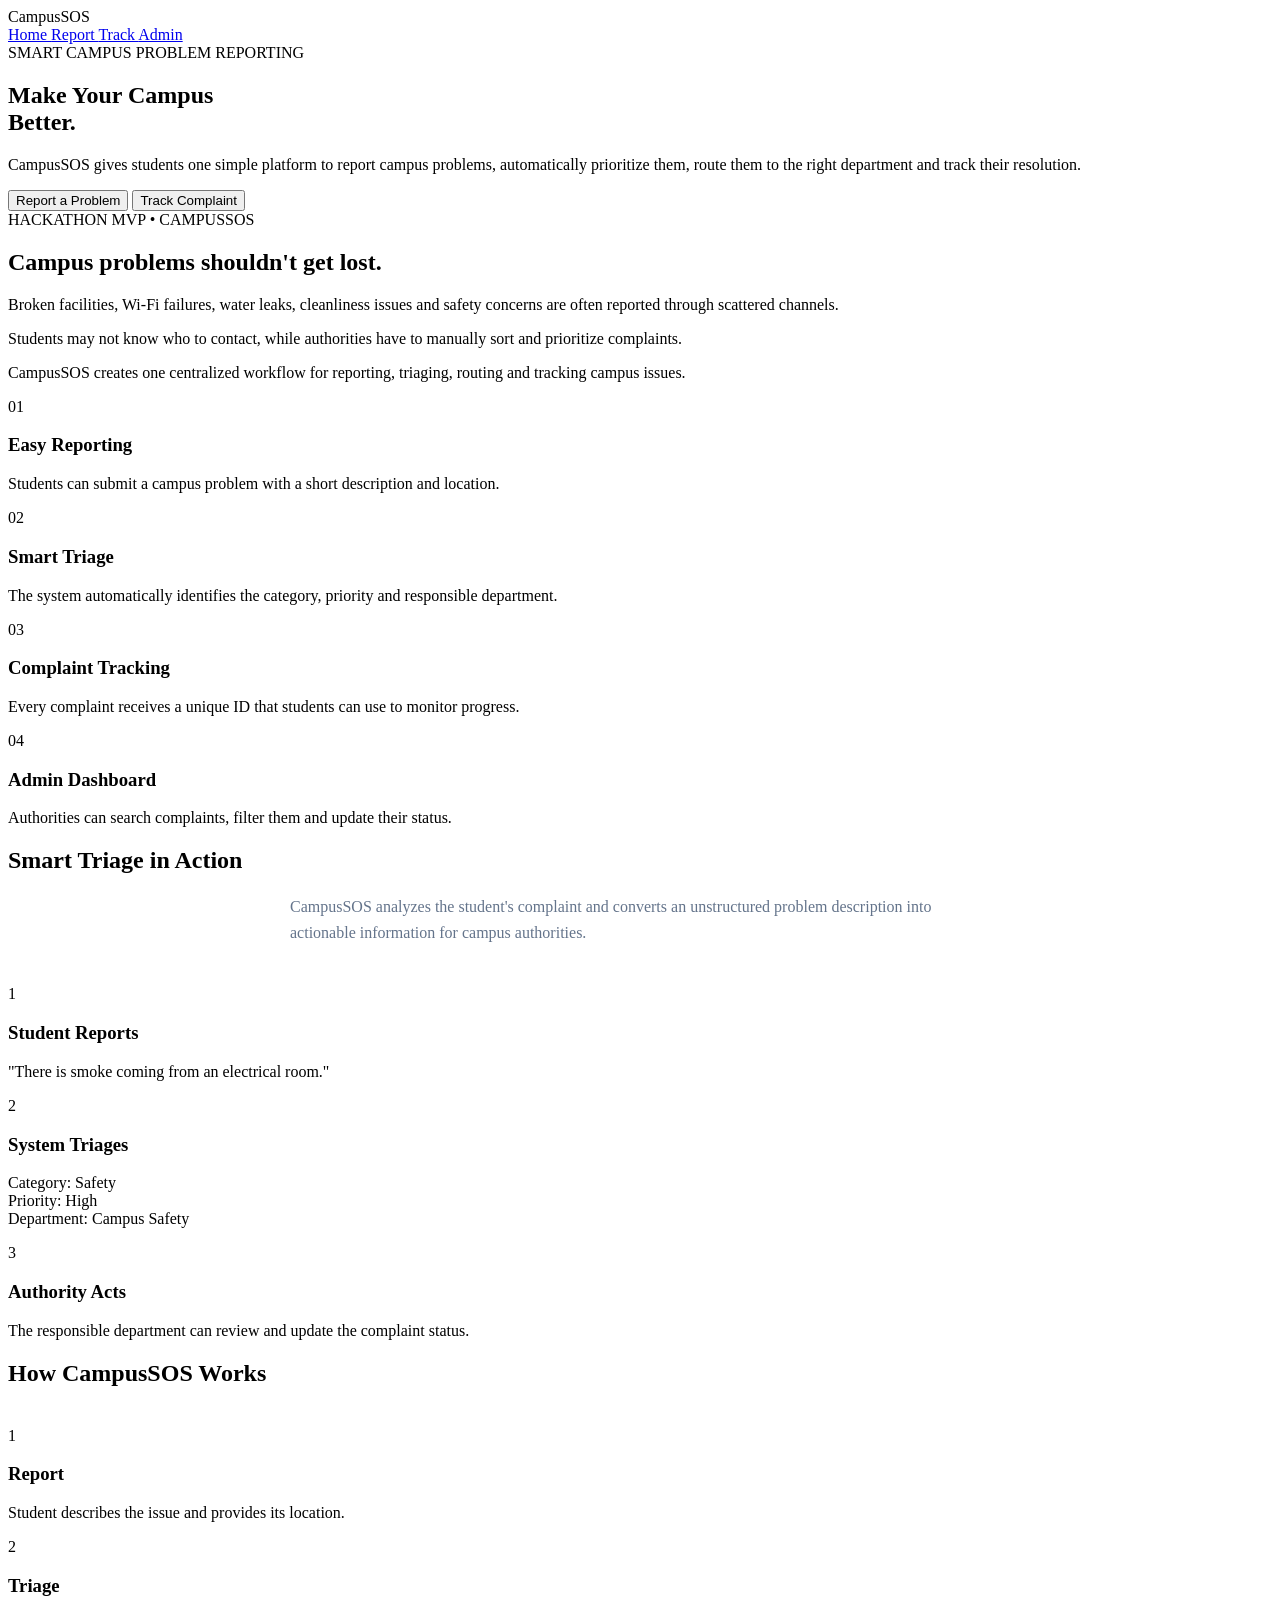
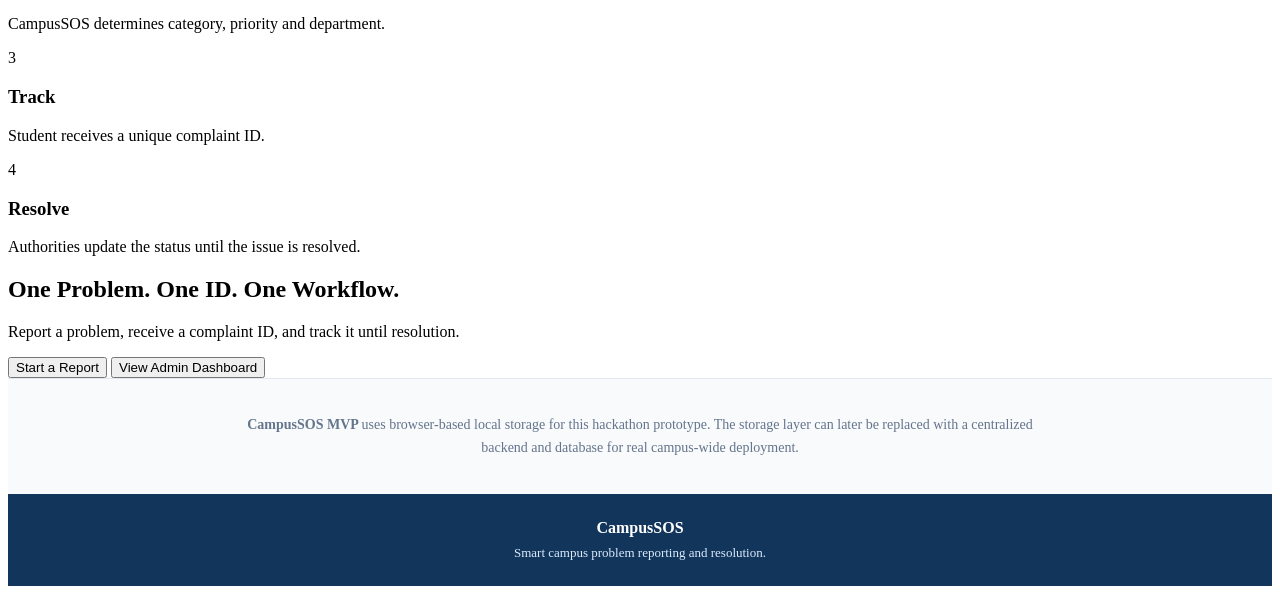
==== index.html @ c61695d2 "Initial CampusSOS MVP" ====
<!DOCTYPE html>
<html lang="en">

<head>

    <meta charset="UTF-8">

    <meta name="viewport"
        content="width=device-width, initial-scale=1.0">

    <title>
        CampusSOS - Smart Campus Complaint System
    </title>

    <link rel="stylesheet" href="style.css">

</head>


<body>


    <!-- ============================= -->
    <!-- Navigation -->
    <!-- ============================= -->

    <nav class="navbar">


        <div class="nav-logo">
            CampusSOS
        </div>


        <div class="nav-links">

            <a href="index.html">
                Home
            </a>

            <a href="report.html">
                Report
            </a>

            <a href="track.html">
                Track
            </a>

            <a href="admin.html">
                Admin
            </a>

        </div>


    </nav>


    <!-- ============================= -->
    <!-- Hero Section -->
    <!-- ============================= -->

    <section class="hero">


        <div class="logo">
            SMART CAMPUS PROBLEM REPORTING
        </div>


        <h1>
            Make Your Campus
            <br>
            Better.
        </h1>


        <p>
            CampusSOS gives students one simple platform
            to report campus problems, automatically
            prioritize them, route them to the right
            department and track their resolution.
        </p>


        <div class="buttons">


            <button
                onclick="
                    window.location.href='report.html'
                "
            >

                Report a Problem

            </button>


            <button
                class="secondary-button"
                onclick="
                    window.location.href='track.html'
                "
            >

                Track Complaint

            </button>


        </div>


        <div class="demo-badge">
            HACKATHON MVP • CAMPUSSOS
        </div>


    </section>


    <!-- ============================= -->
    <!-- Problem Statement -->
    <!-- ============================= -->

    <section class="info-section">


        <div class="info-content">


            <h2>
                Campus problems shouldn't get lost.
            </h2>


            <p>
                Broken facilities, Wi-Fi failures,
                water leaks, cleanliness issues and
                safety concerns are often reported
                through scattered channels.
            </p>


            <p>
                Students may not know who to contact,
                while authorities have to manually
                sort and prioritize complaints.
            </p>


            <p>
                CampusSOS creates one centralized
                workflow for reporting, triaging,
                routing and tracking campus issues.
            </p>


        </div>


    </section>


    <!-- ============================= -->
    <!-- Core Features -->
    <!-- ============================= -->

    <section class="features">


        <div class="feature-card">


            <div class="feature-icon">
                01
            </div>


            <h3>
                Easy Reporting
            </h3>


            <p>
                Students can submit a campus problem
                with a short description and location.
            </p>


        </div>


        <div class="feature-card">


            <div class="feature-icon">
                02
            </div>


            <h3>
                Smart Triage
            </h3>


            <p>
                The system automatically identifies
                the category, priority and responsible
                department.
            </p>


        </div>


        <div class="feature-card">


            <div class="feature-icon">
                03
            </div>


            <h3>
                Complaint Tracking
            </h3>


            <p>
                Every complaint receives a unique ID
                that students can use to monitor progress.
            </p>


        </div>


        <div class="feature-card">


            <div class="feature-icon">
                04
            </div>


            <h3>
                Admin Dashboard
            </h3>


            <p>
                Authorities can search complaints,
                filter them and update their status.
            </p>


        </div>


    </section>


    <!-- ============================= -->
    <!-- Smart Triage Highlight -->
    <!-- ============================= -->

    <section class="how-section">


        <h2>
            Smart Triage in Action
        </h2>


        <p
            style="
                max-width:700px;
                margin:0 auto 40px;
                color:#64748b;
                line-height:1.6;
            "
        >
            CampusSOS analyzes the student's complaint
            and converts an unstructured problem description
            into actionable information for campus authorities.
        </p>


        <div class="steps">


            <div class="step">


                <div class="step-number">
                    1
                </div>


                <h3>
                    Student Reports
                </h3>


                <p>
                    "There is smoke coming from an
                    electrical room."
                </p>


            </div>


            <div class="step">


                <div class="step-number">
                    2
                </div>


                <h3>
                    System Triages
                </h3>


                <p>
                    Category: Safety
                    <br>
                    Priority: High
                    <br>
                    Department: Campus Safety
                </p>


            </div>


            <div class="step">


                <div class="step-number">
                    3
                </div>


                <h3>
                    Authority Acts
                </h3>


                <p>
                    The responsible department can
                    review and update the complaint status.
                </p>


            </div>


        </div>


    </section>


    <!-- ============================= -->
    <!-- How It Works -->
    <!-- ============================= -->

    <section class="info-section">


        <div class="info-content">


            <h2>
                How CampusSOS Works
            </h2>


            <div
                class="steps"
                style="
                    margin-top:40px;
                "
            >


                <div class="step">


                    <div class="step-number">
                        1
                    </div>


                    <h3>
                        Report
                    </h3>


                    <p>
                        Student describes the issue
                        and provides its location.
                    </p>


                </div>


                <div class="step">


                    <div class="step-number">
                        2
                    </div>


                    <h3>
                        Triage
                    </h3>


                    <p>
                        CampusSOS determines category,
                        priority and department.
                    </p>


                </div>


                <div class="step">


                    <div class="step-number">
                        3
                    </div>


                    <h3>
                        Track
                    </h3>


                    <p>
                        Student receives a unique
                        complaint ID.
                    </p>


                </div>


                <div class="step">


                    <div class="step-number">
                        4
                    </div>


                    <h3>
                        Resolve
                    </h3>


                    <p>
                        Authorities update the status
                        until the issue is resolved.
                    </p>


                </div>


            </div>


        </div>


    </section>


    <!-- ============================= -->
    <!-- Demo CTA -->
    <!-- ============================= -->

    <section class="final-cta">


        <h2>
            One Problem. One ID. One Workflow.
        </h2>


        <p>
            Report a problem, receive a complaint ID,
            and track it until resolution.
        </p>


        <button
            onclick="
                window.location.href='report.html'
            "
        >

            Start a Report

        </button>


        <button
            class="secondary-button"
            onclick="
                window.location.href='admin.html'
            "
        >

            View Admin Dashboard

        </button>


    </section>


    <!-- ============================= -->
    <!-- Prototype Information -->
    <!-- ============================= -->

    <section
        style="
            background-color:#f8fafc;
            padding:35px 20px;
            text-align:center;
            border-top:1px solid #e2e8f0;
        "
    >


        <p
            style="
                max-width:800px;
                margin:0 auto;
                color:#64748b;
                line-height:1.6;
                font-size:14px;
            "
        >

            <strong>
                CampusSOS MVP
            </strong>
            uses browser-based local storage
            for this hackathon prototype.
            The storage layer can later be replaced
            with a centralized backend and database
            for real campus-wide deployment.

        </p>


    </section>


    <!-- ============================= -->
    <!-- Footer -->
    <!-- ============================= -->

    <footer
        style="
            background-color:#12355b;
            color:white;
            text-align:center;
            padding:25px 20px;
        "
    >


        <strong>
            CampusSOS
        </strong>


        <p
            style="
                margin:8px 0 0;
                color:#dbeafe;
                font-size:13px;
            "
        >
            Smart campus problem reporting and resolution.
        </p>


    </footer>


</body>

</html>
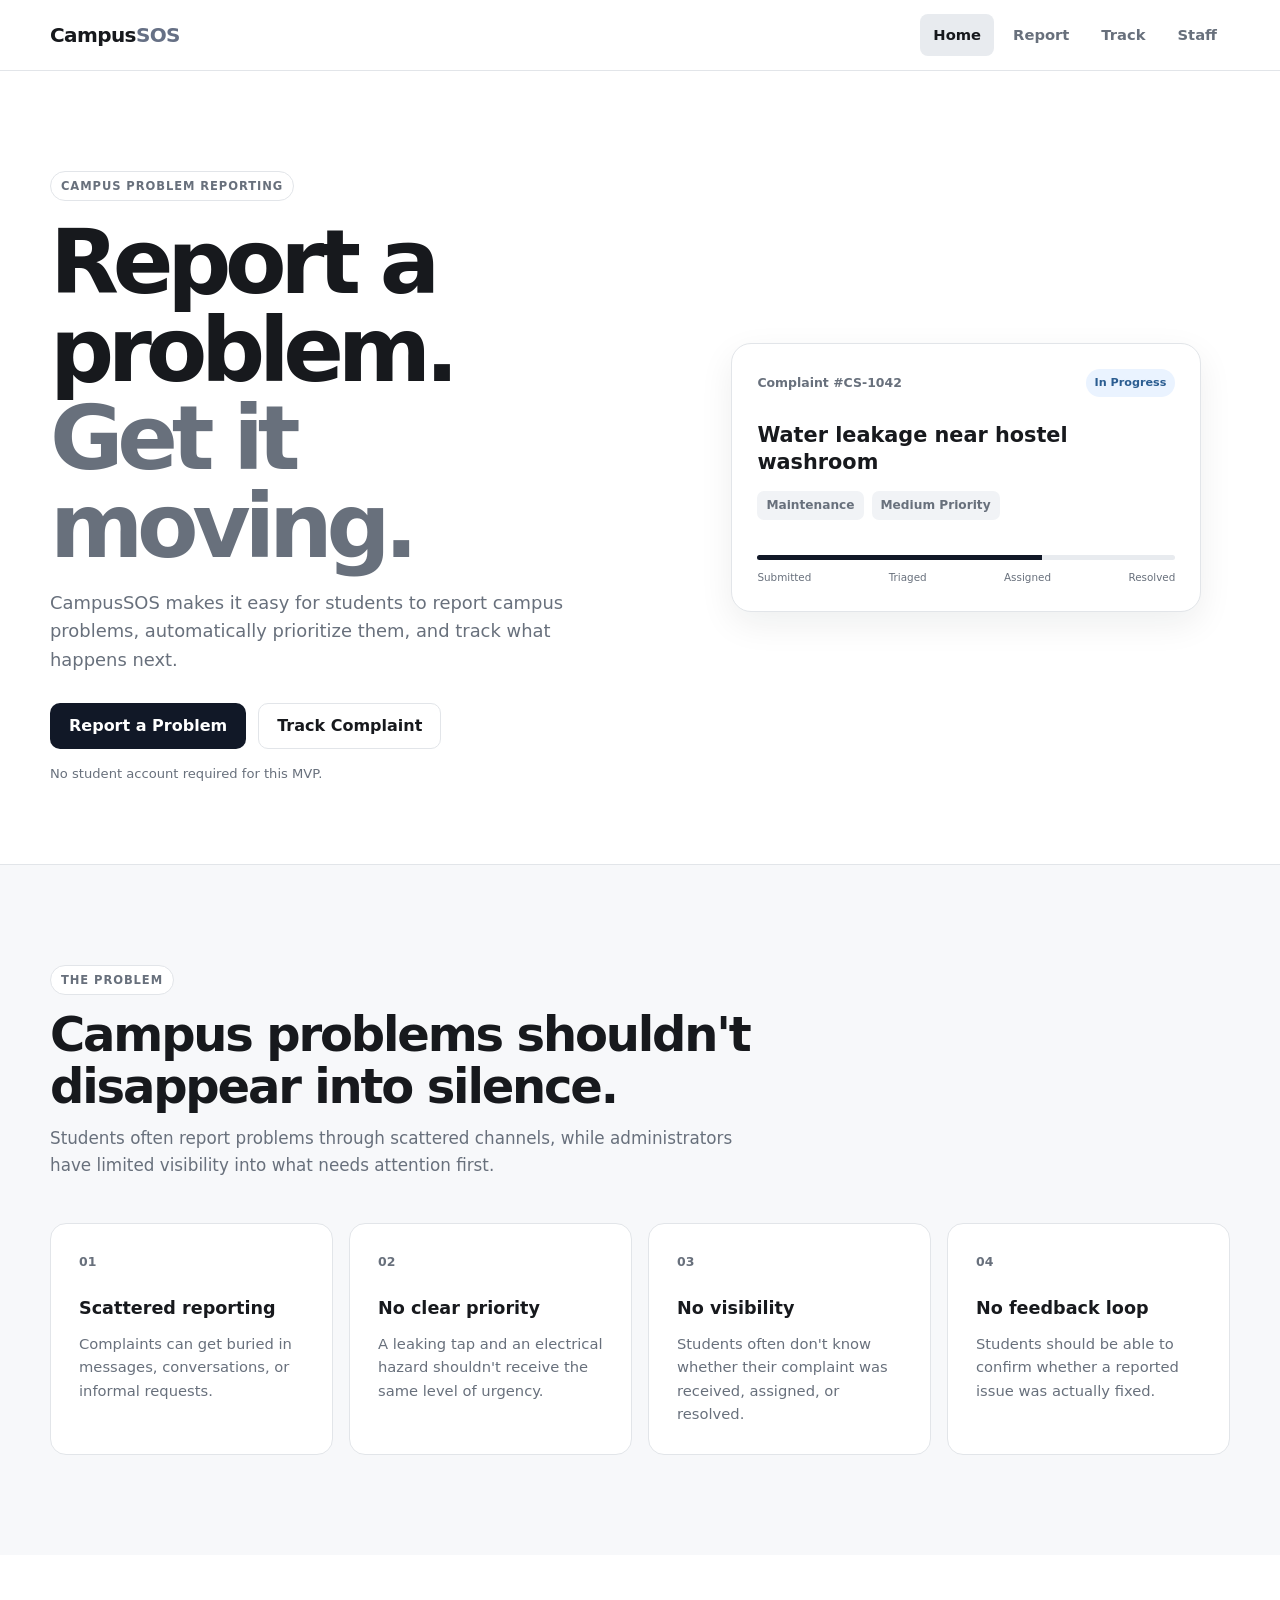
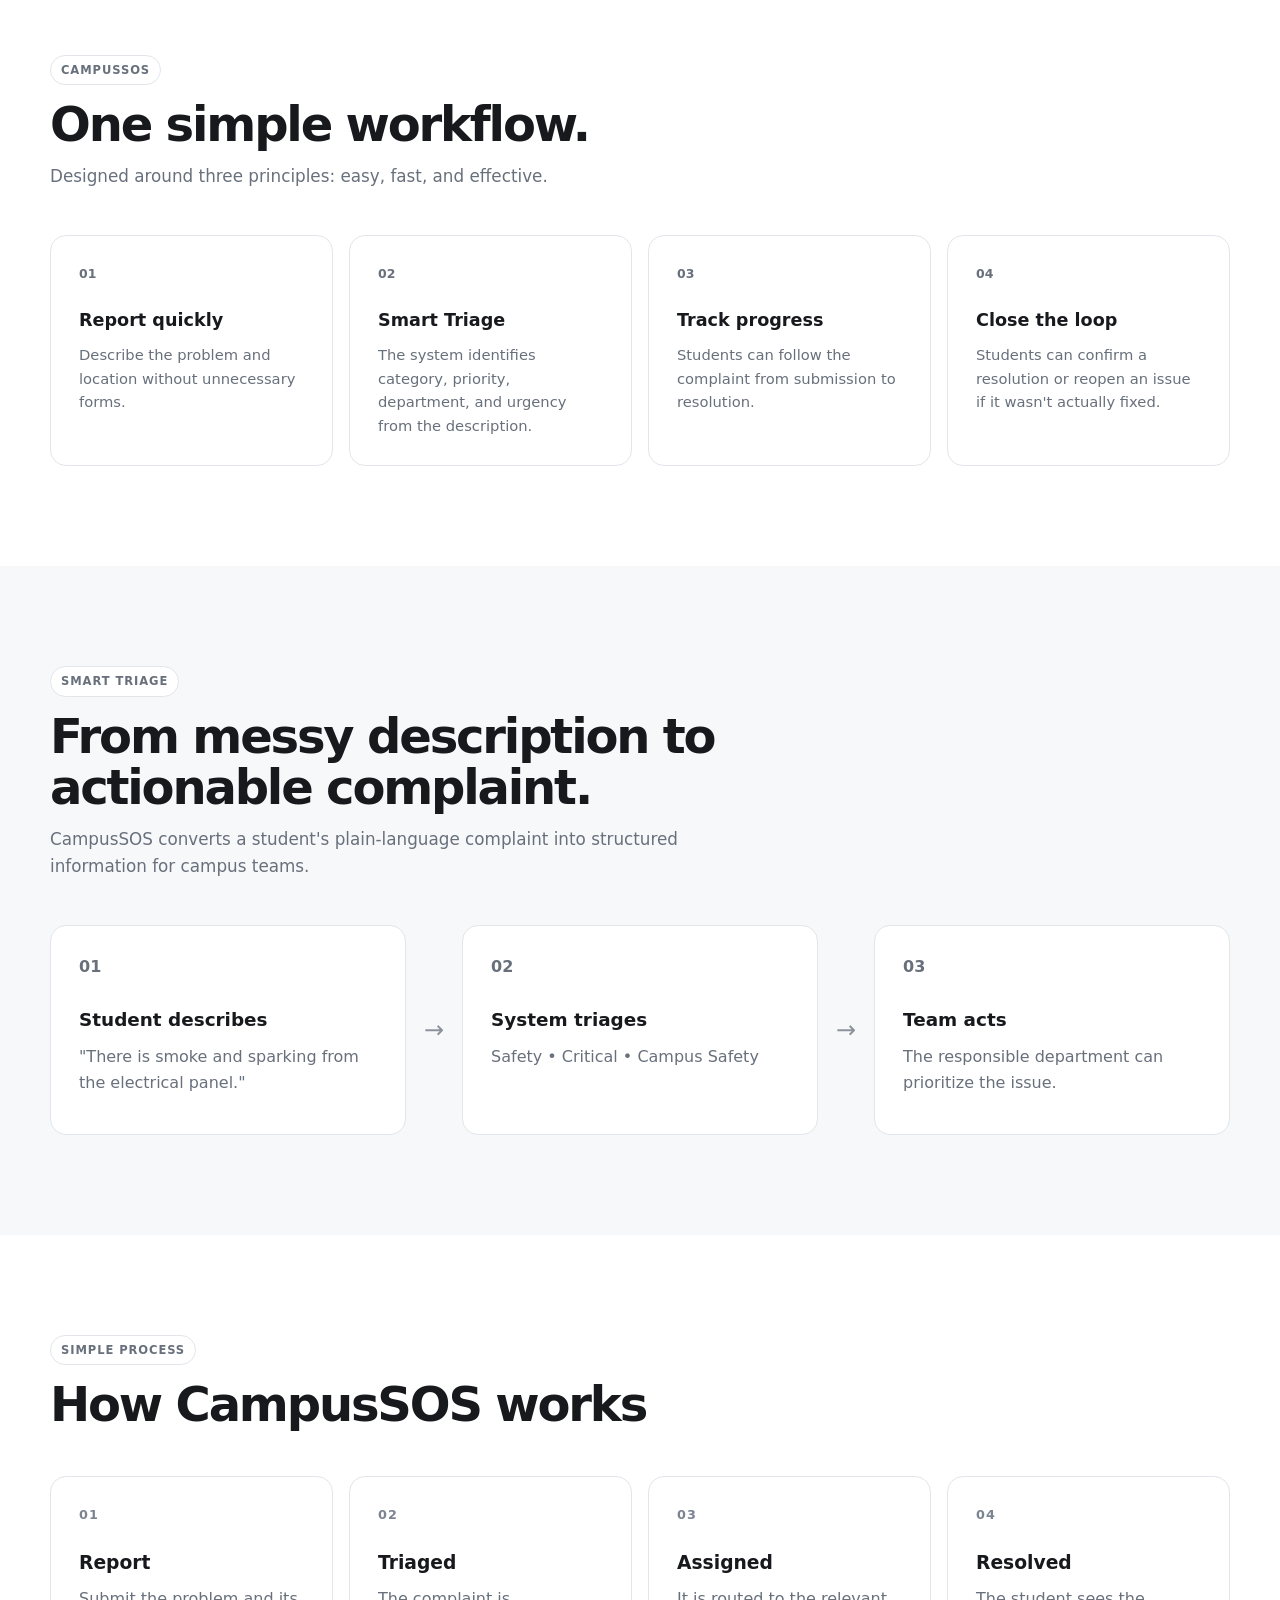
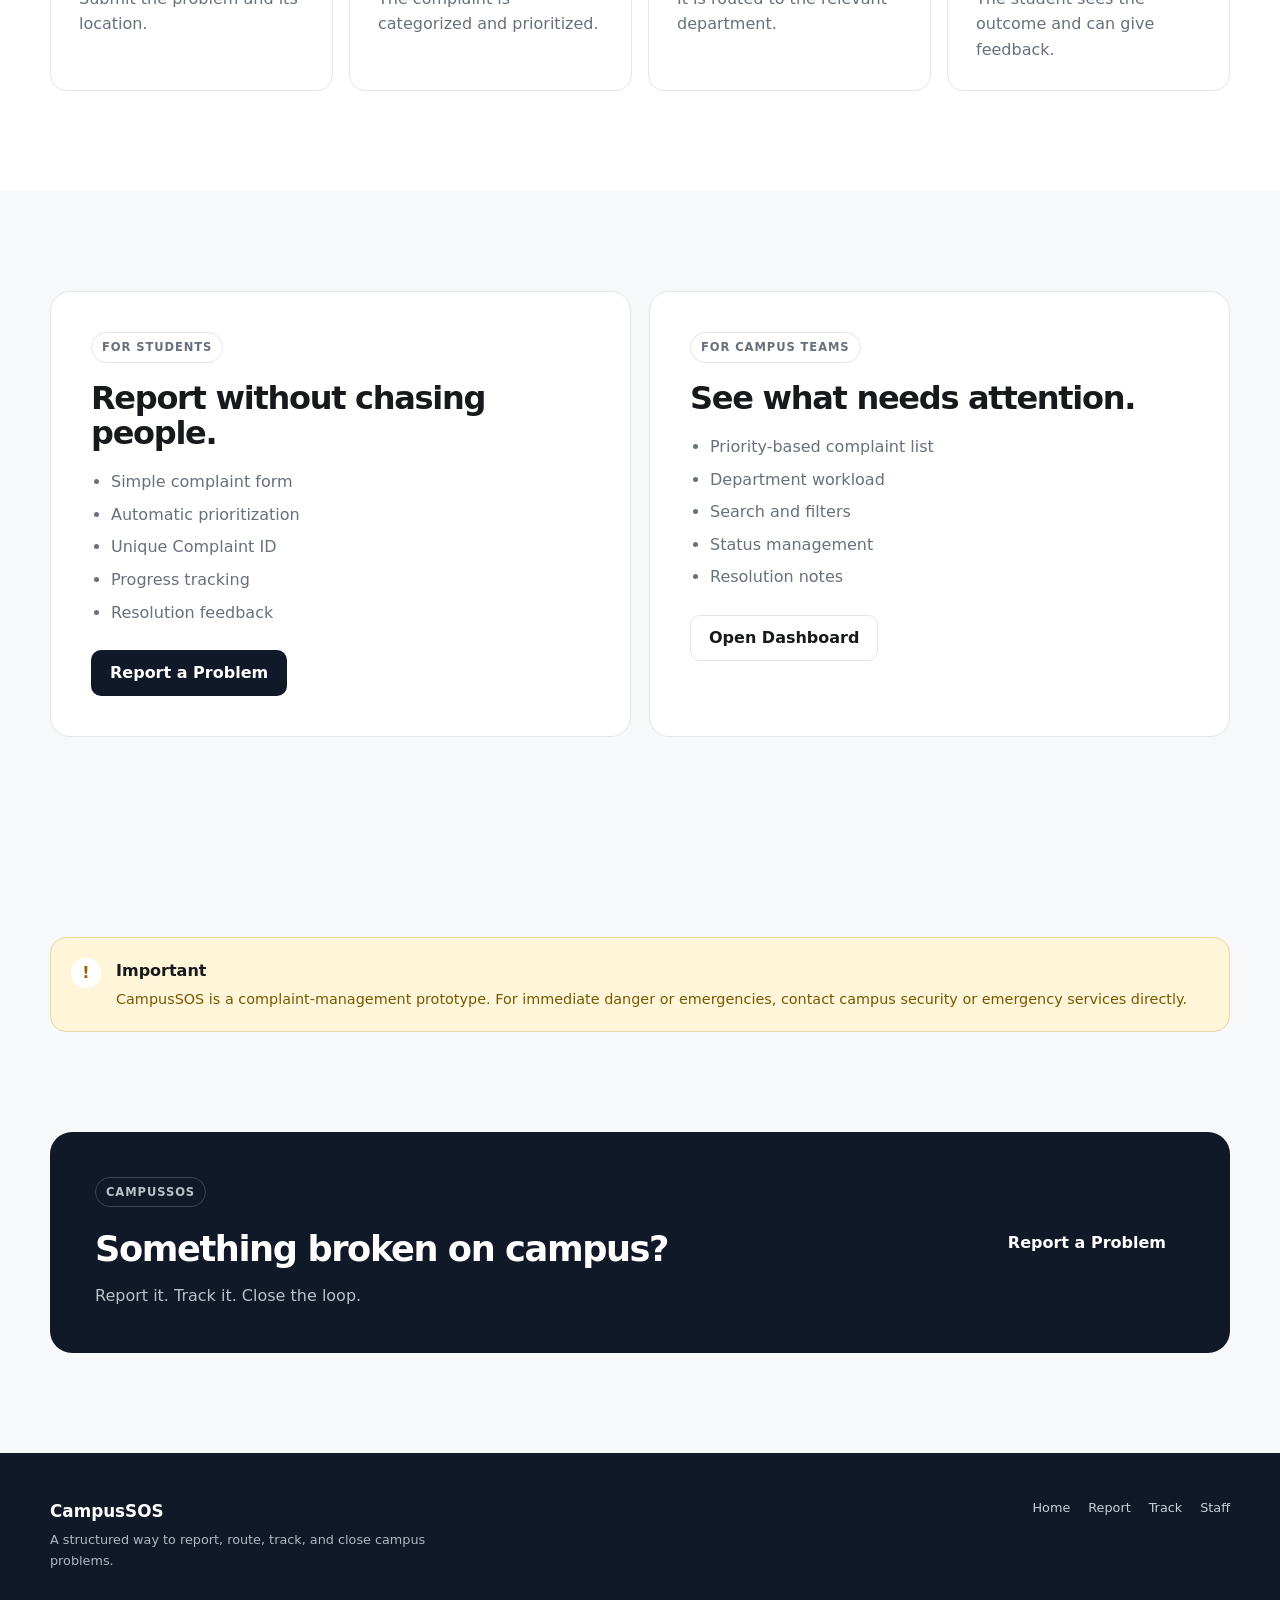
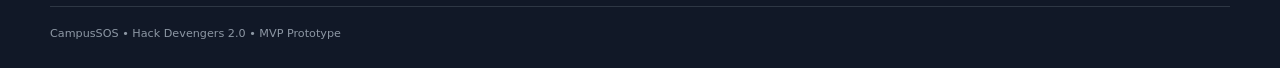
==== commit ef3b4cfb: "Upgrade CampusSOS to professional v2" ====
--- a/index.html
+++ b/index.html
@@ -1,607 +1,428 @@
  <!DOCTYPE html>
 <html lang="en">
-
 <head>
-
     <meta charset="UTF-8">
-
-    <meta name="viewport"
-        content="width=device-width, initial-scale=1.0">
-
-    <title>
-        CampusSOS - Smart Campus Complaint System
-    </title>
-
+    <meta name="viewport" content="width=device-width, initial-scale=1.0">
+    <meta name="description" content="CampusSOS - A simple and transparent campus complaint management system.">
+    <title>CampusSOS | Campus Problem Reporting</title>
     <link rel="stylesheet" href="style.css">
-
 </head>
 
-
 <body>
 
-
-    <!-- ============================= -->
-    <!-- Navigation -->
-    <!-- ============================= -->
-
-    <nav class="navbar">
-
-
-        <div class="nav-logo">
-            CampusSOS
-        </div>
-
+<nav class="navbar">
+    <div class="nav-container">
+        <a href="index.html" class="logo">Campus<span>SOS</span></a>
 
         <div class="nav-links">
-
-            <a href="index.html">
-                Home
-            </a>
-
-            <a href="report.html">
-                Report
-            </a>
-
-            <a href="track.html">
-                Track
-            </a>
-
-            <a href="admin.html">
-                Admin
-            </a>
-
-        </div>
-
-
-    </nav>
-
-
-    <!-- ============================= -->
-    <!-- Hero Section -->
-    <!-- ============================= -->
-
+            <a href="index.html" class="active">Home</a>
+            <a href="report.html">Report</a>
+            <a href="track.html">Track</a>
+            <a href="admin.html">Staff</a>
+        </div>
+    </div>
+</nav>
+
+
+<main>
+
+    <!-- HERO -->
     <section class="hero">
-
-
-        <div class="logo">
-            SMART CAMPUS PROBLEM REPORTING
-        </div>
-
-
-        <h1>
-            Make Your Campus
-            <br>
-            Better.
-        </h1>
-
-
-        <p>
-            CampusSOS gives students one simple platform
-            to report campus problems, automatically
-            prioritize them, route them to the right
-            department and track their resolution.
-        </p>
-
-
-        <div class="buttons">
-
-
-            <button
-                onclick="
-                    window.location.href='report.html'
-                "
-            >
-
-                Report a Problem
-
-            </button>
-
-
-            <button
-                class="secondary-button"
-                onclick="
-                    window.location.href='track.html'
-                "
-            >
-
-                Track Complaint
-
-            </button>
-
-
-        </div>
-
-
-        <div class="demo-badge">
-            HACKATHON MVP • CAMPUSSOS
-        </div>
-
-
-    </section>
-
-
-    <!-- ============================= -->
-    <!-- Problem Statement -->
-    <!-- ============================= -->
-
-    <section class="info-section">
-
-
-        <div class="info-content">
-
-
-            <h2>
-                Campus problems shouldn't get lost.
-            </h2>
-
+        <div class="hero-container">
+
+            <div class="hero-content">
+
+                <div class="page-badge">Campus Problem Reporting</div>
+
+                <h1>
+                    Report a problem.<br>
+                    <span>Get it moving.</span>
+                </h1>
+
+                <p>
+                    CampusSOS makes it easy for students to report campus problems,
+                    automatically prioritize them, and track what happens next.
+                </p>
+
+                <div class="hero-actions">
+                    <a href="report.html" class="primary-button">
+                        Report a Problem
+                    </a>
+
+                    <a href="track.html" class="secondary-button">
+                        Track Complaint
+                    </a>
+                </div>
+
+                <div class="hero-note">
+                    No student account required for this MVP.
+                </div>
+
+            </div>
+
+
+            <div class="hero-visual">
+
+                <div class="complaint-preview">
+
+                    <div class="preview-top">
+                        <span>Complaint #CS-1042</span>
+                        <span class="status-badge status-in-progress">
+                            In Progress
+                        </span>
+                    </div>
+
+                    <h3>Water leakage near hostel washroom</h3>
+
+                    <div class="preview-details">
+                        <span>Maintenance</span>
+                        <span>Medium Priority</span>
+                    </div>
+
+                    <div class="preview-progress">
+                        <div class="progress-line">
+                            <span class="progress-active"></span>
+                        </div>
+
+                        <div class="preview-status-row">
+                            <span>Submitted</span>
+                            <span>Triaged</span>
+                            <span>Assigned</span>
+                            <span>Resolved</span>
+                        </div>
+                    </div>
+
+                </div>
+
+            </div>
+
+        </div>
+    </section>
+
+
+    <!-- PROBLEM -->
+    <section class="section">
+        <div class="section-heading">
+            <span class="page-badge">The Problem</span>
+
+            <h2>Campus problems shouldn't disappear into silence.</h2>
 
             <p>
-                Broken facilities, Wi-Fi failures,
-                water leaks, cleanliness issues and
-                safety concerns are often reported
-                through scattered channels.
+                Students often report problems through scattered channels,
+                while administrators have limited visibility into what needs
+                attention first.
             </p>
-
+        </div>
+
+        <div class="features-grid">
+
+            <div class="feature-card">
+                <div class="feature-number">01</div>
+                <h3>Scattered reporting</h3>
+                <p>
+                    Complaints can get buried in messages, conversations,
+                    or informal requests.
+                </p>
+            </div>
+
+            <div class="feature-card">
+                <div class="feature-number">02</div>
+                <h3>No clear priority</h3>
+                <p>
+                    A leaking tap and an electrical hazard shouldn't receive
+                    the same level of urgency.
+                </p>
+            </div>
+
+            <div class="feature-card">
+                <div class="feature-number">03</div>
+                <h3>No visibility</h3>
+                <p>
+                    Students often don't know whether their complaint was
+                    received, assigned, or resolved.
+                </p>
+            </div>
+
+            <div class="feature-card">
+                <div class="feature-number">04</div>
+                <h3>No feedback loop</h3>
+                <p>
+                    Students should be able to confirm whether a reported
+                    issue was actually fixed.
+                </p>
+            </div>
+
+        </div>
+    </section>
+
+
+    <!-- FEATURES -->
+    <section class="section section-alt">
+
+        <div class="section-heading">
+            <span class="page-badge">CampusSOS</span>
+
+            <h2>One simple workflow.</h2>
 
             <p>
-                Students may not know who to contact,
-                while authorities have to manually
-                sort and prioritize complaints.
+                Designed around three principles: easy, fast, and effective.
             </p>
-
+        </div>
+
+        <div class="features-grid">
+
+            <div class="feature-card feature-highlight">
+                <div class="feature-icon">01</div>
+                <h3>Report quickly</h3>
+                <p>
+                    Describe the problem and location without unnecessary forms.
+                </p>
+            </div>
+
+            <div class="feature-card feature-highlight">
+                <div class="feature-icon">02</div>
+                <h3>Smart Triage</h3>
+                <p>
+                    The system identifies category, priority, department,
+                    and urgency from the description.
+                </p>
+            </div>
+
+            <div class="feature-card feature-highlight">
+                <div class="feature-icon">03</div>
+                <h3>Track progress</h3>
+                <p>
+                    Students can follow the complaint from submission
+                    to resolution.
+                </p>
+            </div>
+
+            <div class="feature-card feature-highlight">
+                <div class="feature-icon">04</div>
+                <h3>Close the loop</h3>
+                <p>
+                    Students can confirm a resolution or reopen an issue
+                    if it wasn't actually fixed.
+                </p>
+            </div>
+
+        </div>
+
+    </section>
+
+
+    <!-- SMART TRIAGE -->
+    <section class="section">
+
+        <div class="section-heading">
+            <span class="page-badge">Smart Triage</span>
+
+            <h2>From messy description to actionable complaint.</h2>
 
             <p>
-                CampusSOS creates one centralized
-                workflow for reporting, triaging,
-                routing and tracking campus issues.
+                CampusSOS converts a student's plain-language complaint
+                into structured information for campus teams.
             </p>
-
-
-        </div>
-
-
-    </section>
-
-
-    <!-- ============================= -->
-    <!-- Core Features -->
-    <!-- ============================= -->
-
-    <section class="features">
-
-
-        <div class="feature-card">
-
-
-            <div class="feature-icon">
-                01
-            </div>
-
-
-            <h3>
-                Easy Reporting
-            </h3>
-
+        </div>
+
+
+        <div class="triage-flow">
+
+            <div class="triage-flow-card">
+                <span>01</span>
+                <strong>Student describes</strong>
+                <p>
+                    "There is smoke and sparking from the electrical panel."
+                </p>
+            </div>
+
+            <div class="flow-arrow">→</div>
+
+            <div class="triage-flow-card">
+                <span>02</span>
+                <strong>System triages</strong>
+                <p>
+                    Safety • Critical • Campus Safety
+                </p>
+            </div>
+
+            <div class="flow-arrow">→</div>
+
+            <div class="triage-flow-card">
+                <span>03</span>
+                <strong>Team acts</strong>
+                <p>
+                    The responsible department can prioritize the issue.
+                </p>
+            </div>
+
+        </div>
+
+    </section>
+
+
+    <!-- WORKFLOW -->
+    <section class="section section-alt">
+
+        <div class="section-heading">
+            <span class="page-badge">Simple Process</span>
+
+            <h2>How CampusSOS works</h2>
+        </div>
+
+        <div class="steps-grid">
+
+            <div class="step-card">
+                <div class="step-number">01</div>
+                <h3>Report</h3>
+                <p>
+                    Submit the problem and its location.
+                </p>
+            </div>
+
+            <div class="step-card">
+                <div class="step-number">02</div>
+                <h3>Triaged</h3>
+                <p>
+                    The complaint is categorized and prioritized.
+                </p>
+            </div>
+
+            <div class="step-card">
+                <div class="step-number">03</div>
+                <h3>Assigned</h3>
+                <p>
+                    It is routed to the relevant department.
+                </p>
+            </div>
+
+            <div class="step-card">
+                <div class="step-number">04</div>
+                <h3>Resolved</h3>
+                <p>
+                    The student sees the outcome and can give feedback.
+                </p>
+            </div>
+
+        </div>
+
+    </section>
+
+
+    <!-- AUDIENCE -->
+    <section class="section">
+
+        <div class="audience-grid">
+
+            <div class="audience-card">
+                <span class="page-badge">For Students</span>
+
+                <h2>Report without chasing people.</h2>
+
+                <ul>
+                    <li>Simple complaint form</li>
+                    <li>Automatic prioritization</li>
+                    <li>Unique Complaint ID</li>
+                    <li>Progress tracking</li>
+                    <li>Resolution feedback</li>
+                </ul>
+
+                <a href="report.html" class="primary-button">
+                    Report a Problem
+                </a>
+            </div>
+
+
+            <div class="audience-card">
+                <span class="page-badge">For Campus Teams</span>
+
+                <h2>See what needs attention.</h2>
+
+                <ul>
+                    <li>Priority-based complaint list</li>
+                    <li>Department workload</li>
+                    <li>Search and filters</li>
+                    <li>Status management</li>
+                    <li>Resolution notes</li>
+                </ul>
+
+                <a href="admin.html" class="secondary-button">
+                    Open Dashboard
+                </a>
+            </div>
+
+        </div>
+
+    </section>
+
+
+    <!-- SAFETY -->
+    <section class="section">
+        <div class="safety-note">
+
+            <div class="safety-icon">!</div>
+
+            <div>
+                <strong>Important</strong>
+
+                <p>
+                    CampusSOS is a complaint-management prototype.
+                    For immediate danger or emergencies, contact campus security
+                    or emergency services directly.
+                </p>
+            </div>
+
+        </div>
+    </section>
+
+
+    <!-- FINAL CTA -->
+    <section class="final-cta">
+
+        <div>
+            <span class="page-badge">CampusSOS</span>
+
+            <h2>Something broken on campus?</h2>
 
             <p>
-                Students can submit a campus problem
-                with a short description and location.
+                Report it. Track it. Close the loop.
             </p>
-
-
-        </div>
-
-
-        <div class="feature-card">
-
-
-            <div class="feature-icon">
-                02
-            </div>
-
-
-            <h3>
-                Smart Triage
-            </h3>
-
-
+        </div>
+
+        <a href="report.html" class="primary-button">
+            Report a Problem
+        </a>
+
+    </section>
+
+</main>
+
+
+<footer class="footer">
+
+    <div class="footer-container">
+
+        <div>
+            <strong>CampusSOS</strong>
             <p>
-                The system automatically identifies
-                the category, priority and responsible
-                department.
+                A structured way to report, route, track, and close campus problems.
             </p>
-
-
-        </div>
-
-
-        <div class="feature-card">
-
-
-            <div class="feature-icon">
-                03
-            </div>
-
-
-            <h3>
-                Complaint Tracking
-            </h3>
-
-
-            <p>
-                Every complaint receives a unique ID
-                that students can use to monitor progress.
-            </p>
-
-
-        </div>
-
-
-        <div class="feature-card">
-
-
-            <div class="feature-icon">
-                04
-            </div>
-
-
-            <h3>
-                Admin Dashboard
-            </h3>
-
-
-            <p>
-                Authorities can search complaints,
-                filter them and update their status.
-            </p>
-
-
-        </div>
-
-
-    </section>
-
-
-    <!-- ============================= -->
-    <!-- Smart Triage Highlight -->
-    <!-- ============================= -->
-
-    <section class="how-section">
-
-
-        <h2>
-            Smart Triage in Action
-        </h2>
-
-
-        <p
-            style="
-                max-width:700px;
-                margin:0 auto 40px;
-                color:#64748b;
-                line-height:1.6;
-            "
-        >
-            CampusSOS analyzes the student's complaint
-            and converts an unstructured problem description
-            into actionable information for campus authorities.
-        </p>
-
-
-        <div class="steps">
-
-
-            <div class="step">
-
-
-                <div class="step-number">
-                    1
-                </div>
-
-
-                <h3>
-                    Student Reports
-                </h3>
-
-
-                <p>
-                    "There is smoke coming from an
-                    electrical room."
-                </p>
-
-
-            </div>
-
-
-            <div class="step">
-
-
-                <div class="step-number">
-                    2
-                </div>
-
-
-                <h3>
-                    System Triages
-                </h3>
-
-
-                <p>
-                    Category: Safety
-                    <br>
-                    Priority: High
-                    <br>
-                    Department: Campus Safety
-                </p>
-
-
-            </div>
-
-
-            <div class="step">
-
-
-                <div class="step-number">
-                    3
-                </div>
-
-
-                <h3>
-                    Authority Acts
-                </h3>
-
-
-                <p>
-                    The responsible department can
-                    review and update the complaint status.
-                </p>
-
-
-            </div>
-
-
-        </div>
-
-
-    </section>
-
-
-    <!-- ============================= -->
-    <!-- How It Works -->
-    <!-- ============================= -->
-
-    <section class="info-section">
-
-
-        <div class="info-content">
-
-
-            <h2>
-                How CampusSOS Works
-            </h2>
-
-
-            <div
-                class="steps"
-                style="
-                    margin-top:40px;
-                "
-            >
-
-
-                <div class="step">
-
-
-                    <div class="step-number">
-                        1
-                    </div>
-
-
-                    <h3>
-                        Report
-                    </h3>
-
-
-                    <p>
-                        Student describes the issue
-                        and provides its location.
-                    </p>
-
-
-                </div>
-
-
-                <div class="step">
-
-
-                    <div class="step-number">
-                        2
-                    </div>
-
-
-                    <h3>
-                        Triage
-                    </h3>
-
-
-                    <p>
-                        CampusSOS determines category,
-                        priority and department.
-                    </p>
-
-
-                </div>
-
-
-                <div class="step">
-
-
-                    <div class="step-number">
-                        3
-                    </div>
-
-
-                    <h3>
-                        Track
-                    </h3>
-
-
-                    <p>
-                        Student receives a unique
-                        complaint ID.
-                    </p>
-
-
-                </div>
-
-
-                <div class="step">
-
-
-                    <div class="step-number">
-                        4
-                    </div>
-
-
-                    <h3>
-                        Resolve
-                    </h3>
-
-
-                    <p>
-                        Authorities update the status
-                        until the issue is resolved.
-                    </p>
-
-
-                </div>
-
-
-            </div>
-
-
-        </div>
-
-
-    </section>
-
-
-    <!-- ============================= -->
-    <!-- Demo CTA -->
-    <!-- ============================= -->
-
-    <section class="final-cta">
-
-
-        <h2>
-            One Problem. One ID. One Workflow.
-        </h2>
-
-
-        <p>
-            Report a problem, receive a complaint ID,
-            and track it until resolution.
-        </p>
-
-
-        <button
-            onclick="
-                window.location.href='report.html'
-            "
-        >
-
-            Start a Report
-
-        </button>
-
-
-        <button
-            class="secondary-button"
-            onclick="
-                window.location.href='admin.html'
-            "
-        >
-
-            View Admin Dashboard
-
-        </button>
-
-
-    </section>
-
-
-    <!-- ============================= -->
-    <!-- Prototype Information -->
-    <!-- ============================= -->
-
-    <section
-        style="
-            background-color:#f8fafc;
-            padding:35px 20px;
-            text-align:center;
-            border-top:1px solid #e2e8f0;
-        "
-    >
-
-
-        <p
-            style="
-                max-width:800px;
-                margin:0 auto;
-                color:#64748b;
-                line-height:1.6;
-                font-size:14px;
-            "
-        >
-
-            <strong>
-                CampusSOS MVP
-            </strong>
-            uses browser-based local storage
-            for this hackathon prototype.
-            The storage layer can later be replaced
-            with a centralized backend and database
-            for real campus-wide deployment.
-
-        </p>
-
-
-    </section>
-
-
-    <!-- ============================= -->
-    <!-- Footer -->
-    <!-- ============================= -->
-
-    <footer
-        style="
-            background-color:#12355b;
-            color:white;
-            text-align:center;
-            padding:25px 20px;
-        "
-    >
-
-
-        <strong>
-            CampusSOS
-        </strong>
-
-
-        <p
-            style="
-                margin:8px 0 0;
-                color:#dbeafe;
-                font-size:13px;
-            "
-        >
-            Smart campus problem reporting and resolution.
-        </p>
-
-
-    </footer>
-
+        </div>
+
+        <div class="footer-links">
+            <a href="index.html">Home</a>
+            <a href="report.html">Report</a>
+            <a href="track.html">Track</a>
+            <a href="admin.html">Staff</a>
+        </div>
+
+    </div>
+
+    <div class="footer-bottom">
+        CampusSOS • Hack Devengers 2.0 • MVP Prototype
+    </div>
+
+</footer>
 
 </body>
-
 </html>
--- a/style.css
+++ b/style.css
@@ -0,0 +1,2050 @@
+ :root {
+    --bg: #f7f8fa;
+    --surface: #ffffff;
+    --surface-soft: #f1f3f6;
+    --text: #17191d;
+    --muted: #68707c;
+    --border: #e2e5e9;
+    --accent: #111827;
+    --accent-soft: #e8ebef;
+    --success: #18794e;
+    --success-bg: #eaf7f0;
+    --warning: #9a6500;
+    --warning-bg: #fff5d8;
+    --danger: #b42318;
+    --danger-bg: #fff0ee;
+    --critical: #8b1e1e;
+    --shadow: 0 12px 35px rgba(20, 25, 35, 0.07);
+    --radius: 16px;
+    --radius-small: 10px;
+    --max-width: 1180px;
+}
+
+
+* {
+    box-sizing: border-box;
+}
+
+
+html {
+    scroll-behavior: smooth;
+}
+
+
+body {
+    margin: 0;
+    background: var(--bg);
+    color: var(--text);
+    font-family:
+        Inter,
+        ui-sans-serif,
+        system-ui,
+        -apple-system,
+        BlinkMacSystemFont,
+        "Segoe UI",
+        sans-serif;
+    line-height: 1.6;
+}
+
+
+a {
+    color: inherit;
+    text-decoration: none;
+}
+
+
+button,
+input,
+textarea,
+select {
+    font: inherit;
+}
+
+
+button {
+    cursor: pointer;
+}
+
+
+/* NAVBAR */
+
+.navbar {
+    position: sticky;
+    top: 0;
+    z-index: 100;
+    background: rgba(255, 255, 255, 0.96);
+    border-bottom: 1px solid var(--border);
+    backdrop-filter: blur(12px);
+}
+
+
+.nav-container {
+    width: min(var(--max-width), calc(100% - 40px));
+    min-height: 70px;
+    margin: auto;
+    display: flex;
+    align-items: center;
+    justify-content: space-between;
+    gap: 25px;
+}
+
+
+.logo {
+    font-size: 1.25rem;
+    font-weight: 800;
+    letter-spacing: -0.03em;
+}
+
+
+.logo span {
+    color: #667085;
+}
+
+
+.nav-links {
+    display: flex;
+    align-items: center;
+    gap: 6px;
+}
+
+
+.nav-links a {
+    padding: 9px 13px;
+    border-radius: 8px;
+    color: var(--muted);
+    font-size: 0.92rem;
+    font-weight: 600;
+}
+
+
+.nav-links a:hover,
+.nav-links a.active {
+    background: var(--accent-soft);
+    color: var(--text);
+}
+
+
+/* COMMON */
+
+.page-container {
+    width: min(var(--max-width), calc(100% - 40px));
+    margin: auto;
+}
+
+
+.page-badge {
+    display: inline-flex;
+    align-items: center;
+    width: fit-content;
+    padding: 5px 10px;
+    border: 1px solid var(--border);
+    border-radius: 999px;
+    background: var(--surface);
+    color: var(--muted);
+    font-size: 0.72rem;
+    font-weight: 800;
+    letter-spacing: 0.08em;
+    text-transform: uppercase;
+}
+
+
+.primary-button,
+.secondary-button,
+.danger-button {
+    display: inline-flex;
+    align-items: center;
+    justify-content: center;
+    min-height: 46px;
+    padding: 0 18px;
+    border-radius: 10px;
+    border: 1px solid transparent;
+    font-weight: 750;
+    transition: 0.18s ease;
+}
+
+
+.primary-button {
+    background: var(--accent);
+    color: white;
+}
+
+
+.primary-button:hover {
+    transform: translateY(-1px);
+    background: #2b3442;
+}
+
+
+.secondary-button {
+    background: white;
+    border-color: var(--border);
+    color: var(--text);
+}
+
+
+.secondary-button:hover {
+    background: var(--surface-soft);
+}
+
+
+.danger-button {
+    background: white;
+    border-color: #efc4c0;
+    color: var(--danger);
+}
+
+
+.danger-button:hover {
+    background: var(--danger-bg);
+}
+
+
+.section {
+    width: min(var(--max-width), calc(100% - 40px));
+    margin: auto;
+    padding: 100px 0;
+}
+
+
+.section-alt {
+    width: 100%;
+    max-width: none;
+    padding-left: max(20px, calc((100% - var(--max-width)) / 2));
+    padding-right: max(20px, calc((100% - var(--max-width)) / 2));
+    background: white;
+}
+
+
+.section-heading {
+    max-width: 720px;
+    margin-bottom: 45px;
+}
+
+
+.section-heading h2 {
+    margin: 14px 0 12px;
+    font-size: clamp(2rem, 4vw, 3rem);
+    line-height: 1.08;
+    letter-spacing: -0.045em;
+}
+
+
+.section-heading p {
+    margin: 0;
+    color: var(--muted);
+    font-size: 1.05rem;
+}
+
+
+/* HERO */
+
+.hero {
+    padding: 100px 0 80px;
+    background: white;
+    border-bottom: 1px solid var(--border);
+}
+
+
+.hero-container {
+    width: min(var(--max-width), calc(100% - 40px));
+    margin: auto;
+    display: grid;
+    grid-template-columns: 1.05fr 0.95fr;
+    align-items: center;
+    gap: 70px;
+}
+
+
+.hero-content h1 {
+    margin: 18px 0;
+    font-size: clamp(3rem, 7vw, 5.7rem);
+    line-height: 0.98;
+    letter-spacing: -0.07em;
+}
+
+
+.hero-content h1 span {
+    color: #68707c;
+}
+
+
+.hero-content > p {
+    max-width: 620px;
+    margin: 0;
+    color: var(--muted);
+    font-size: 1.12rem;
+}
+
+
+.hero-actions {
+    display: flex;
+    flex-wrap: wrap;
+    gap: 12px;
+    margin-top: 28px;
+}
+
+
+.hero-note {
+    margin-top: 14px;
+    color: var(--muted);
+    font-size: 0.82rem;
+}
+
+
+.hero-visual {
+    display: flex;
+    justify-content: center;
+}
+
+
+.complaint-preview {
+    width: min(100%, 470px);
+    padding: 25px;
+    background: white;
+    border: 1px solid var(--border);
+    border-radius: 20px;
+    box-shadow: var(--shadow);
+}
+
+
+.preview-top {
+    display: flex;
+    justify-content: space-between;
+    align-items: center;
+    gap: 10px;
+    color: var(--muted);
+    font-size: 0.78rem;
+    font-weight: 700;
+}
+
+
+.complaint-preview h3 {
+    margin: 25px 0 15px;
+    font-size: 1.3rem;
+    line-height: 1.3;
+}
+
+
+.preview-details {
+    display: flex;
+    flex-wrap: wrap;
+    gap: 8px;
+}
+
+
+.preview-details span {
+    padding: 5px 9px;
+    border-radius: 7px;
+    background: var(--surface-soft);
+    color: var(--muted);
+    font-size: 0.76rem;
+    font-weight: 700;
+}
+
+
+.preview-progress {
+    margin-top: 35px;
+}
+
+
+.progress-line {
+    height: 5px;
+    background: #e8ebef;
+    border-radius: 99px;
+    overflow: hidden;
+}
+
+
+.progress-active {
+    display: block;
+    width: 68%;
+    height: 100%;
+    background: var(--accent);
+}
+
+
+.preview-status-row {
+    display: flex;
+    justify-content: space-between;
+    margin-top: 9px;
+    color: var(--muted);
+    font-size: 0.65rem;
+}
+
+
+/* FEATURES */
+
+.features-grid {
+    display: grid;
+    grid-template-columns: repeat(4, 1fr);
+    gap: 16px;
+}
+
+
+.feature-card {
+    padding: 28px;
+    background: white;
+    border: 1px solid var(--border);
+    border-radius: var(--radius);
+}
+
+
+.feature-card h3 {
+    margin: 22px 0 9px;
+    font-size: 1.1rem;
+}
+
+
+.feature-card p {
+    margin: 0;
+    color: var(--muted);
+    font-size: 0.92rem;
+}
+
+
+.feature-number,
+.feature-icon {
+    color: var(--muted);
+    font-size: 0.78rem;
+    font-weight: 800;
+}
+
+
+.feature-highlight {
+    min-height: 220px;
+}
+
+
+/* TRIAGE FLOW */
+
+.triage-flow {
+    display: grid;
+    grid-template-columns: 1fr auto 1fr auto 1fr;
+    align-items: center;
+    gap: 18px;
+}
+
+
+.triage-flow-card {
+    min-height: 210px;
+    padding: 28px;
+    border: 1px solid var(--border);
+    border-radius: var(--radius);
+    background: white;
+}
+
+
+.triage-flow-card span {
+    color: var(--muted);
+    font-weight: 800;
+}
+
+
+.triage-flow-card strong {
+    display: block;
+    margin: 25px 0 10px;
+    font-size: 1.15rem;
+}
+
+
+.triage-flow-card p {
+    margin: 0;
+    color: var(--muted);
+}
+
+
+.flow-arrow {
+    color: #8b929c;
+    font-size: 1.5rem;
+}
+
+
+/* STEPS */
+
+.steps-grid {
+    display: grid;
+    grid-template-columns: repeat(4, 1fr);
+    gap: 16px;
+}
+
+
+.step-card {
+    padding: 28px;
+    background: white;
+    border: 1px solid var(--border);
+    border-radius: var(--radius);
+}
+
+
+.step-number {
+    color: #7b8490;
+    font-size: 0.8rem;
+    font-weight: 850;
+    letter-spacing: 0.08em;
+}
+
+
+.step-card h3 {
+    margin: 22px 0 8px;
+}
+
+
+.step-card p {
+    margin: 0;
+    color: var(--muted);
+}
+
+
+/* AUDIENCE */
+
+.audience-grid {
+    display: grid;
+    grid-template-columns: 1fr 1fr;
+    gap: 18px;
+}
+
+
+.audience-card {
+    padding: 40px;
+    background: white;
+    border: 1px solid var(--border);
+    border-radius: 20px;
+}
+
+
+.audience-card h2 {
+    margin: 18px 0;
+    font-size: 2rem;
+    line-height: 1.1;
+    letter-spacing: -0.04em;
+}
+
+
+.audience-card ul {
+    margin: 0 0 25px;
+    padding-left: 20px;
+    color: var(--muted);
+}
+
+
+.audience-card li {
+    margin: 7px 0;
+}
+
+
+/* SAFETY */
+
+.safety-note {
+    display: flex;
+    gap: 15px;
+    align-items: flex-start;
+    padding: 20px;
+    border: 1px solid #ead9a5;
+    border-radius: var(--radius);
+    background: var(--warning-bg);
+}
+
+
+.safety-icon {
+    display: flex;
+    flex: 0 0 30px;
+    width: 30px;
+    height: 30px;
+    align-items: center;
+    justify-content: center;
+    border-radius: 50%;
+    background: #fff;
+    color: var(--warning);
+    font-weight: 900;
+}
+
+
+.safety-note strong {
+    display: block;
+}
+
+
+.safety-note p {
+    margin: 4px 0 0;
+    color: #765900;
+    font-size: 0.9rem;
+}
+
+
+/* FINAL CTA */
+
+.final-cta {
+    width: min(var(--max-width), calc(100% - 40px));
+    margin: 0 auto 100px;
+    padding: 45px;
+    display: flex;
+    align-items: center;
+    justify-content: space-between;
+    gap: 30px;
+    background: #111827;
+    color: white;
+    border-radius: 22px;
+}
+
+
+.final-cta h2 {
+    margin: 14px 0 5px;
+    font-size: 2.2rem;
+    letter-spacing: -0.04em;
+}
+
+
+.final-cta p {
+    margin: 0;
+    color: #b8c0ca;
+}
+
+
+.final-cta .page-badge {
+    background: transparent;
+    border-color: #3c4655;
+    color: #b8c0ca;
+}
+
+
+/* REPORT HEADER */
+
+.report-header {
+    max-width: 760px;
+    padding: 75px 0 40px;
+}
+
+
+.report-header h1 {
+    margin: 15px 0 10px;
+    font-size: clamp(2.5rem, 5vw, 4rem);
+    line-height: 1;
+    letter-spacing: -0.055em;
+}
+
+
+.report-header p {
+    margin: 0;
+    color: var(--muted);
+    font-size: 1.05rem;
+}
+
+
+/* REPORT */
+
+.report-layout {
+    display: grid;
+    grid-template-columns: minmax(0, 1.35fr) minmax(300px, 0.65fr);
+    gap: 20px;
+}
+
+
+.form-card,
+.triage-card {
+    background: white;
+    border: 1px solid var(--border);
+    border-radius: 20px;
+    box-shadow: var(--shadow);
+}
+
+
+.form-card {
+    padding: 35px;
+}
+
+
+.form-card-header {
+    margin-bottom: 30px;
+}
+
+
+.form-card-header h2 {
+    margin: 0 0 5px;
+}
+
+
+.form-card-header p {
+    margin: 0;
+    color: var(--muted);
+}
+
+
+.form-group {
+    margin-bottom: 24px;
+}
+
+
+.form-group label {
+    display: flex;
+    align-items: center;
+    gap: 8px;
+    margin-bottom: 8px;
+    font-size: 0.9rem;
+    font-weight: 800;
+}
+
+
+.required-label,
+.optional-label {
+    padding: 3px 7px;
+    border-radius: 999px;
+    font-size: 0.65rem;
+    font-weight: 800;
+}
+
+
+.required-label {
+    background: var(--danger-bg);
+    color: var(--danger);
+}
+
+
+.optional-label {
+    background: var(--surface-soft);
+    color: var(--muted);
+}
+
+
+input,
+textarea,
+select {
+    width: 100%;
+    border: 1px solid #d8dce2;
+    border-radius: 10px;
+    background: white;
+    color: var(--text);
+    outline: none;
+    transition: 0.15s ease;
+}
+
+
+input,
+select {
+    min-height: 48px;
+    padding: 0 13px;
+}
+
+
+textarea {
+    min-height: 150px;
+    padding: 13px;
+    resize: vertical;
+}
+
+
+input:focus,
+textarea:focus,
+select:focus {
+    border-color: #657080;
+    box-shadow: 0 0 0 3px rgba(80, 90, 105, 0.09);
+}
+
+
+.field-help {
+    display: block;
+    margin-top: 7px;
+    color: var(--muted);
+    font-size: 0.77rem;
+}
+
+
+.character-counter {
+    margin-top: 5px;
+    text-align: right;
+    color: var(--muted);
+    font-size: 0.72rem;
+}
+
+
+.quick-location {
+    display: flex;
+    flex-wrap: wrap;
+    align-items: center;
+    gap: 7px;
+    margin-top: 12px;
+}
+
+
+.quick-location-label {
+    color: var(--muted);
+    font-size: 0.75rem;
+    font-weight: 700;
+}
+
+
+.location-chip {
+    min-height: 32px;
+    padding: 0 10px;
+    border: 1px solid var(--border);
+    border-radius: 999px;
+    background: white;
+    color: var(--muted);
+    font-size: 0.72rem;
+    font-weight: 700;
+}
+
+
+.location-chip:hover {
+    background: var(--surface-soft);
+    color: var(--text);
+}
+
+
+.submit-button {
+    width: 100%;
+    margin-top: 5px;
+}
+
+
+.form-note {
+    margin: 10px 0 0;
+    text-align: center;
+    color: var(--muted);
+    font-size: 0.76rem;
+}
+
+
+/* TRIAGE */
+
+.triage-card {
+    padding: 30px;
+    align-self: start;
+}
+
+
+.triage-card-header h2 {
+    margin: 17px 0 8px;
+}
+
+
+.triage-card-header p {
+    margin: 0;
+    color: var(--muted);
+    font-size: 0.9rem;
+}
+
+
+.triage-preview {
+    margin-top: 25px;
+}
+
+
+.triage-empty {
+    padding: 18px;
+    border: 1px dashed #cfd4da;
+    border-radius: 12px;
+    color: var(--muted);
+    font-size: 0.83rem;
+}
+
+
+.triage-row {
+    display: flex;
+    justify-content: space-between;
+    gap: 15px;
+    padding: 13px 0;
+    border-bottom: 1px solid var(--border);
+}
+
+
+.triage-row:last-child {
+    border-bottom: none;
+}
+
+
+.triage-label {
+    color: var(--muted);
+    font-size: 0.78rem;
+}
+
+
+.triage-value {
+    text-align: right;
+    font-size: 0.82rem;
+    font-weight: 800;
+}
+
+
+.emergency-warning {
+    margin-top: 15px;
+    padding: 14px;
+    border: 1px solid #e9c0bc;
+    border-radius: 10px;
+    background: var(--danger-bg);
+    color: var(--danger);
+    font-size: 0.82rem;
+    font-weight: 700;
+}
+
+
+.triage-process {
+    margin-top: 30px;
+}
+
+
+.triage-process-item {
+    display: flex;
+    gap: 12px;
+    padding: 13px 0;
+    border-top: 1px solid var(--border);
+}
+
+
+.triage-number {
+    display: flex;
+    flex: 0 0 28px;
+    width: 28px;
+    height: 28px;
+    align-items: center;
+    justify-content: center;
+    border-radius: 50%;
+    background: var(--surface-soft);
+    color: var(--muted);
+    font-size: 0.72rem;
+    font-weight: 850;
+}
+
+
+.triage-process-item strong {
+    font-size: 0.82rem;
+}
+
+
+.triage-process-item p {
+    margin: 2px 0 0;
+    color: var(--muted);
+    font-size: 0.75rem;
+}
+
+
+/* TRACKING */
+
+.tracking-search-card {
+    max-width: 800px;
+    margin-bottom: 25px;
+    padding: 28px;
+    background: white;
+    border: 1px solid var(--border);
+    border-radius: 18px;
+}
+
+
+.tracking-search-card label {
+    display: block;
+    margin-bottom: 8px;
+    font-weight: 800;
+}
+
+
+.tracking-input-row {
+    display: grid;
+    grid-template-columns: 1fr auto;
+    gap: 10px;
+}
+
+
+.tracking-result {
+    min-height: 260px;
+}
+
+
+.empty-result {
+    padding: 65px 30px;
+    text-align: center;
+    background: white;
+    border: 1px dashed #d1d6dc;
+    border-radius: 18px;
+}
+
+
+.empty-icon {
+    margin-bottom: 10px;
+    color: #89919d;
+    font-size: 2rem;
+}
+
+
+.empty-result h2 {
+    margin: 0 0 5px;
+    font-size: 1.3rem;
+}
+
+
+.empty-result p {
+    margin: 0;
+    color: var(--muted);
+}
+
+
+.tracking-card {
+    padding: 30px;
+    background: white;
+    border: 1px solid var(--border);
+    border-radius: 20px;
+    box-shadow: var(--shadow);
+}
+
+
+.tracking-header {
+    display: flex;
+    align-items: flex-start;
+    justify-content: space-between;
+    gap: 20px;
+    margin-bottom: 30px;
+}
+
+
+.tracking-header h2 {
+    margin: 0 0 5px;
+}
+
+
+.tracking-header p {
+    margin: 0;
+    color: var(--muted);
+    font-size: 0.85rem;
+}
+
+
+.status-badge,
+.priority-badge {
+    display: inline-flex;
+    align-items: center;
+    width: fit-content;
+    padding: 5px 9px;
+    border-radius: 999px;
+    font-size: 0.7rem;
+    font-weight: 800;
+}
+
+
+.status-submitted {
+    background: #edf0f3;
+    color: #59616d;
+}
+
+
+.status-triaged {
+    background: #eeeafb;
+    color: #5b4b8a;
+}
+
+
+.status-assigned {
+    background: #eaf0f9;
+    color: #315c8a;
+}
+
+
+.status-in-progress {
+    background: #eaf3ff;
+    color: #2b5d91;
+}
+
+
+.status-resolved {
+    background: var(--success-bg);
+    color: var(--success);
+}
+
+
+.status-closed {
+    background: #e7f2ec;
+    color: #276345;
+}
+
+
+.status-reopened {
+    background: var(--danger-bg);
+    color: var(--danger);
+}
+
+
+.priority-critical {
+    background: #fbe5e3;
+    color: var(--critical);
+}
+
+
+.priority-high {
+    background: var(--danger-bg);
+    color: var(--danger);
+}
+
+
+.priority-medium {
+    background: var(--warning-bg);
+    color: var(--warning);
+}
+
+
+.priority-low {
+    background: var(--surface-soft);
+    color: var(--muted);
+}
+
+
+.complaint-details {
+    display: grid;
+    grid-template-columns: repeat(2, 1fr);
+    gap: 14px;
+    margin-bottom: 30px;
+}
+
+
+.detail-item {
+    padding: 15px;
+    background: var(--surface-soft);
+    border-radius: 10px;
+}
+
+
+.detail-item span {
+    display: block;
+    margin-bottom: 3px;
+    color: var(--muted);
+    font-size: 0.72rem;
+}
+
+
+.detail-item strong {
+    font-size: 0.86rem;
+}
+
+
+.timeline {
+    display: grid;
+    grid-template-columns: repeat(6, 1fr);
+    gap: 0;
+    margin: 30px 0;
+}
+
+
+.timeline-step {
+    position: relative;
+    text-align: center;
+}
+
+
+.timeline-step::before {
+    content: "";
+    position: absolute;
+    top: 13px;
+    left: 0;
+    width: 100%;
+    height: 2px;
+    background: #dfe3e8;
+    z-index: 0;
+}
+
+
+.timeline-step:first-child::before {
+    left: 50%;
+    width: 50%;
+}
+
+
+.timeline-step:last-child::before {
+    width: 50%;
+}
+
+
+.timeline-step.completed::before,
+.timeline-step.current::before {
+    background: #68717d;
+}
+
+
+.timeline-dot {
+    position: relative;
+    z-index: 1;
+    width: 27px;
+    height: 27px;
+    margin: auto;
+    border: 4px solid white;
+    border-radius: 50%;
+    background: #d4d9df;
+    box-shadow: 0 0 0 1px #d4d9df;
+}
+
+
+.timeline-step.completed .timeline-dot,
+.timeline-step.current .timeline-dot {
+    background: var(--accent);
+    box-shadow: 0 0 0 1px var(--accent);
+}
+
+
+.timeline-step strong {
+    display: block;
+    margin-top: 9px;
+    font-size: 0.7rem;
+}
+
+
+.timeline-step small {
+    display: block;
+    margin-top: 3px;
+    color: var(--muted);
+    font-size: 0.62rem;
+}
+
+
+.resolution-note,
+.feedback-box,
+.reopened-message {
+    margin-top: 20px;
+    padding: 18px;
+    border-radius: 12px;
+}
+
+
+.resolution-note {
+    background: var(--success-bg);
+    border: 1px solid #c8e6d5;
+}
+
+
+.feedback-box {
+    background: var(--surface-soft);
+    border: 1px solid var(--border);
+}
+
+
+.reopened-message {
+    background: var(--danger-bg);
+    border: 1px solid #e8c3c0;
+    color: var(--danger);
+}
+
+
+.resolution-note h3,
+.feedback-box h3 {
+    margin: 0 0 5px;
+    font-size: 0.9rem;
+}
+
+
+.resolution-note p,
+.feedback-box p {
+    margin: 0;
+    color: var(--muted);
+    font-size: 0.82rem;
+}
+
+
+.feedback-actions {
+    display: flex;
+    gap: 8px;
+    margin-top: 13px;
+}
+
+
+.feedback-button {
+    padding: 9px 13px;
+    border: 1px solid var(--border);
+    border-radius: 8px;
+    background: white;
+    font-size: 0.78rem;
+    font-weight: 750;
+}
+
+
+.feedback-button:hover {
+    background: var(--surface-soft);
+}
+
+
+.tracking-info-grid {
+    display: grid;
+    grid-template-columns: repeat(4, 1fr);
+    gap: 14px;
+    margin: 35px 0;
+}
+
+
+.info-card {
+    padding: 22px;
+    background: white;
+    border: 1px solid var(--border);
+    border-radius: 14px;
+}
+
+
+.info-card h3 {
+    margin: 15px 0 5px;
+}
+
+
+.info-card p {
+    margin: 0;
+    color: var(--muted);
+    font-size: 0.82rem;
+}
+
+
+/* ADMIN */
+
+.admin-container {
+    width: min(var(--max-width), calc(100% - 40px));
+    margin: auto;
+    padding: 70px 0 100px;
+}
+
+
+.admin-header {
+    margin-bottom: 30px;
+}
+
+
+.admin-header h1 {
+    margin: 15px 0 7px;
+    font-size: clamp(2.5rem, 5vw, 4rem);
+    line-height: 1;
+    letter-spacing: -0.055em;
+}
+
+
+.admin-header p {
+    margin: 0;
+    color: var(--muted);
+}
+
+
+.high-priority-alert {
+    display: none;
+    gap: 5px;
+    flex-direction: column;
+    margin-bottom: 20px;
+    padding: 17px;
+    border: 1px solid #e6beb9;
+    border-radius: 12px;
+    background: var(--danger-bg);
+    color: var(--danger);
+}
+
+
+.high-priority-alert.visible {
+    display: flex;
+}
+
+
+.high-priority-alert span {
+    font-size: 0.8rem;
+}
+
+
+.stats-grid,
+.analytics-grid {
+    display: grid;
+    grid-template-columns: repeat(4, 1fr);
+    gap: 14px;
+    margin-bottom: 20px;
+}
+
+
+.stat-card,
+.analytics-card {
+    padding: 23px;
+    background: white;
+    border: 1px solid var(--border);
+    border-radius: 14px;
+}
+
+
+.stat-card span,
+.analytics-card span {
+    display: block;
+    color: var(--muted);
+    font-size: 0.76rem;
+    font-weight: 700;
+}
+
+
+.stat-card strong,
+.analytics-card strong {
+    display: block;
+    margin-top: 7px;
+    font-size: 2rem;
+    letter-spacing: -0.04em;
+}
+
+
+.analytics-card small {
+    color: var(--muted);
+    font-size: 0.72rem;
+}
+
+
+.admin-toolbar {
+    margin-top: 30px;
+    padding: 25px;
+    background: white;
+    border: 1px solid var(--border);
+    border-radius: 16px;
+}
+
+
+.admin-toolbar-top {
+    display: flex;
+    justify-content: space-between;
+    align-items: center;
+    gap: 20px;
+}
+
+
+.admin-toolbar h2 {
+    margin: 0 0 4px;
+}
+
+
+.admin-toolbar p {
+    margin: 0;
+    color: var(--muted);
+    font-size: 0.82rem;
+}
+
+
+.admin-actions {
+    display: flex;
+    gap: 8px;
+}
+
+
+.admin-controls {
+    display: grid;
+    grid-template-columns: 1fr 190px 190px;
+    gap: 9px;
+    margin-top: 22px;
+}
+
+
+.dashboard-section {
+    margin-top: 45px;
+}
+
+
+.section-heading-small {
+    margin-bottom: 18px;
+}
+
+
+.section-heading-small h2 {
+    margin: 0 0 4px;
+}
+
+
+.section-heading-small p {
+    margin: 0;
+    color: var(--muted);
+    font-size: 0.82rem;
+}
+
+
+.department-list {
+    display: grid;
+    grid-template-columns: repeat(2, 1fr);
+    gap: 12px;
+}
+
+
+.department-row {
+    padding: 17px;
+    background: white;
+    border: 1px solid var(--border);
+    border-radius: 12px;
+}
+
+
+.department-row-top {
+    display: flex;
+    justify-content: space-between;
+    margin-bottom: 8px;
+    font-size: 0.8rem;
+}
+
+
+.department-row-top span {
+    color: var(--muted);
+}
+
+
+.department-bar {
+    height: 6px;
+    background: #e9edf1;
+    border-radius: 99px;
+    overflow: hidden;
+}
+
+
+.department-bar-fill {
+    height: 100%;
+    background: #59616d;
+    border-radius: 99px;
+}
+
+
+.table-wrapper {
+    overflow-x: auto;
+    background: white;
+    border: 1px solid var(--border);
+    border-radius: 16px;
+}
+
+
+.complaints-table {
+    width: 100%;
+    min-width: 1050px;
+    border-collapse: collapse;
+}
+
+
+.complaints-table th,
+.complaints-table td {
+    padding: 15px;
+    text-align: left;
+    vertical-align: top;
+    border-bottom: 1px solid var(--border);
+}
+
+
+.complaints-table th {
+    background: var(--surface-soft);
+    color: var(--muted);
+    font-size: 0.7rem;
+    text-transform: uppercase;
+    letter-spacing: 0.06em;
+}
+
+
+.complaints-table td {
+    font-size: 0.78rem;
+}
+
+
+.complaints-table tr:last-child td {
+    border-bottom: none;
+}
+
+
+.complaints-table td strong {
+    display: block;
+}
+
+
+.complaints-table td small {
+    display: block;
+    margin-top: 3px;
+    color: var(--muted);
+}
+
+
+.table-problem {
+    max-width: 270px;
+    line-height: 1.4;
+}
+
+
+.status-select {
+    min-width: 125px;
+    min-height: 38px;
+    padding: 0 8px;
+    font-size: 0.72rem;
+}
+
+
+.table-button {
+    min-height: 36px;
+    padding: 0 12px;
+    border: 1px solid var(--border);
+    border-radius: 8px;
+    background: white;
+    font-size: 0.72rem;
+    font-weight: 750;
+}
+
+
+.table-button:hover {
+    background: var(--surface-soft);
+}
+
+
+.empty-dashboard {
+    padding: 30px;
+    text-align: center;
+    color: var(--muted);
+}
+
+
+.prototype-note {
+    margin-top: 40px;
+    padding: 18px;
+    border: 1px dashed #cdd2d8;
+    border-radius: 12px;
+    background: white;
+}
+
+
+.prototype-note strong {
+    font-size: 0.82rem;
+}
+
+
+.prototype-note p {
+    margin: 5px 0 0;
+    color: var(--muted);
+    font-size: 0.78rem;
+}
+
+
+/* SUCCESS */
+
+.success-card {
+    max-width: 760px;
+    margin: 60px auto;
+    padding: 45px;
+    text-align: center;
+    background: white;
+    border: 1px solid var(--border);
+    border-radius: 20px;
+    box-shadow: var(--shadow);
+}
+
+
+.success-icon {
+    width: 60px;
+    height: 60px;
+    margin: 0 auto 18px;
+    display: flex;
+    align-items: center;
+    justify-content: center;
+    border-radius: 50%;
+    background: var(--success-bg);
+    color: var(--success);
+    font-size: 1.5rem;
+    font-weight: 900;
+}
+
+
+.success-card h1 {
+    margin: 0 0 8px;
+}
+
+
+.success-card > p {
+    margin: 0;
+    color: var(--muted);
+}
+
+
+.complaint-id-box {
+    margin: 25px 0;
+    padding: 20px;
+    border: 1px dashed #bfc5cc;
+    border-radius: 12px;
+    background: var(--surface-soft);
+}
+
+
+.complaint-id-box span {
+    display: block;
+    color: var(--muted);
+    font-size: 0.72rem;
+}
+
+
+.complaint-id-box strong {
+    display: block;
+    margin-top: 5px;
+    font-size: 1.7rem;
+    letter-spacing: 0.04em;
+}
+
+
+.success-summary {
+    display: grid;
+    grid-template-columns: repeat(3, 1fr);
+    gap: 10px;
+    text-align: left;
+}
+
+
+.success-summary div {
+    padding: 13px;
+    border-radius: 10px;
+    background: var(--surface-soft);
+}
+
+
+.success-summary span {
+    display: block;
+    color: var(--muted);
+    font-size: 0.68rem;
+}
+
+
+.success-summary strong {
+    display: block;
+    margin-top: 3px;
+    font-size: 0.78rem;
+}
+
+
+.success-actions {
+    display: flex;
+    justify-content: center;
+    flex-wrap: wrap;
+    gap: 9px;
+    margin-top: 25px;
+}
+
+
+.error-message {
+    margin-top: 12px;
+    padding: 11px;
+    border-radius: 8px;
+    background: var(--danger-bg);
+    color: var(--danger);
+    font-size: 0.8rem;
+}
+
+
+/* FOOTER */
+
+.footer {
+    margin-top: 0;
+    padding: 45px 20px 25px;
+    background: #111827;
+    color: white;
+}
+
+
+.footer-container {
+    width: min(var(--max-width), 100%);
+    margin: auto;
+    display: flex;
+    justify-content: space-between;
+    gap: 30px;
+}
+
+
+.footer-container strong {
+    font-size: 1.05rem;
+}
+
+
+.footer-container p {
+    max-width: 400px;
+    margin: 5px 0 0;
+    color: #aeb7c2;
+    font-size: 0.8rem;
+}
+
+
+.footer-links {
+    display: flex;
+    flex-wrap: wrap;
+    gap: 18px;
+    align-items: flex-start;
+}
+
+
+.footer-links a {
+    color: #c7ced7;
+    font-size: 0.8rem;
+}
+
+
+.footer-links a:hover {
+    color: white;
+}
+
+
+.footer-bottom {
+    width: min(var(--max-width), 100%);
+    margin: 35px auto 0;
+    padding-top: 18px;
+    border-top: 1px solid #2e3744;
+    color: #8d97a4;
+    font-size: 0.7rem;
+}
+
+
+/* ACCESSIBILITY */
+
+:focus-visible {
+    outline: 3px solid #aab3bf;
+    outline-offset: 2px;
+}
+
+
+/* TABLET */
+
+@media (max-width: 900px) {
+
+    .hero-container,
+    .report-layout {
+        grid-template-columns: 1fr;
+    }
+
+    .hero {
+        padding-top: 70px;
+    }
+
+    .features-grid {
+        grid-template-columns: repeat(2, 1fr);
+    }
+
+    .steps-grid {
+        grid-template-columns: repeat(2, 1fr);
+    }
+
+    .tracking-info-grid {
+        grid-template-columns: repeat(2, 1fr);
+    }
+
+    .stats-grid,
+    .analytics-grid {
+        grid-template-columns: repeat(2, 1fr);
+    }
+
+    .triage-flow {
+        grid-template-columns: 1fr;
+    }
+
+    .flow-arrow {
+        text-align: center;
+        transform: rotate(90deg);
+    }
+
+    .department-list {
+        grid-template-columns: 1fr;
+    }
+
+}
+
+
+/* MOBILE */
+
+@media (max-width: 650px) {
+
+    .nav-container {
+        width: min(100% - 24px, var(--max-width));
+        min-height: 62px;
+    }
+
+    .nav-links {
+        gap: 2px;
+    }
+
+    .nav-links a {
+        padding: 7px 7px;
+        font-size: 0.72rem;
+    }
+
+    .page-container,
+    .section,
+    .hero-container,
+    .final-cta {
+        width: min(100% - 24px, var(--max-width));
+    }
+
+    .section {
+        padding: 65px 0;
+    }
+
+    .section-alt {
+        width: 100%;
+        padding-left: 12px;
+        padding-right: 12px;
+    }
+
+    .hero {
+        padding: 65px 0;
+    }
+
+    .hero-content h1 {
+        font-size: 3.1rem;
+    }
+
+    .hero-actions,
+    .admin-actions {
+        flex-direction: column;
+    }
+
+    .hero-actions a,
+    .admin-actions button {
+        width: 100%;
+    }
+
+    .features-grid,
+    .steps-grid,
+    .audience-grid,
+    .stats-grid,
+    .analytics-grid,
+    .tracking-info-grid,
+    .complaint-details,
+    .success-summary {
+        grid-template-columns: 1fr;
+    }
+
+    .form-card,
+    .triage-card,
+    .tracking-card {
+        padding: 22px;
+    }
+
+    .tracking-input-row {
+        grid-template-columns: 1fr;
+    }
+
+    .timeline {
+        grid-template-columns: 1fr;
+        gap: 10px;
+    }
+
+    .timeline-step {
+        display: grid;
+        grid-template-columns: 35px 1fr;
+        align-items: center;
+        text-align: left;
+        gap: 10px;
+    }
+
+    .timeline-step::before {
+        display: none;
+    }
+
+    .timeline-dot {
+        margin: 0;
+    }
+
+    .timeline-step strong,
+    .timeline-step small {
+        grid-column: 2;
+    }
+
+    .timeline-dot {
+        grid-row: 1 / span 2;
+    }
+
+    .final-cta {
+        flex-direction: column;
+        align-items: flex-start;
+        margin-bottom: 65px;
+        padding: 28px;
+    }
+
+    .final-cta .primary-button {
+        width: 100%;
+    }
+
+    .footer-container {
+        flex-direction: column;
+    }
+
+    .admin-toolbar-top {
+        flex-direction: column;
+        align-items: flex-start;
+    }
+
+    .admin-actions {
+        width: 100%;
+    }
+
+    .admin-controls {
+        grid-template-columns: 1fr;
+    }
+
+    .report-header {
+        padding-top: 55px;
+    }
+
+}
+
+
+/* VERY SMALL */
+
+@media (max-width: 420px) {
+
+    .nav-links a {
+        font-size: 0.67rem;
+        padding: 6px 5px;
+    }
+
+    .logo {
+        font-size: 1.05rem;
+    }
+
+    .hero-content h1 {
+        font-size: 2.7rem;
+    }
+
+    .section-heading h2 {
+        font-size: 2rem;
+    }
+
+}
+
+/* CampusSOS v2 refinements */
+.form-step-label{font-size:.72rem;font-weight:800;letter-spacing:.08em;color:var(--muted);margin-bottom:8px}
+.form-error{margin-bottom:18px}
+.copy-message{min-height:24px;margin:12px 0 0;color:var(--success);font-weight:700}
+.age-badge{display:inline-flex;padding:5px 8px;border-radius:8px;background:var(--surface-soft);color:var(--muted);font-size:.78rem;font-weight:700;white-space:nowrap}
+.reopened-message{margin:18px 0;padding:14px 16px;border:1px solid #efc4c0;background:var(--danger-bg);border-radius:12px;color:var(--danger)}
+.reopened-message p{margin:4px 0 0;color:#7f3029}
+.feedback-actions{display:flex;gap:10px;flex-wrap:wrap;margin-top:14px}
+.feedback-box small{display:block;margin-top:12px;color:var(--muted)}
+@media(max-width:900px){.complaints-table{min-width:1050px}.table-wrapper{overflow-x:auto}.tracking-input-row{flex-direction:column}.tracking-input-row .primary-button{width:100%}}
+@media(max-width:600px){.nav-container{width:min(var(--max-width),calc(100% - 24px));min-height:62px}.nav-links{gap:2px}.nav-links a{padding:8px 7px;font-size:.78rem}.page-container,.section,.hero-container{width:calc(100% - 24px)}.section{padding:70px 0}.hero{padding:70px 0 55px}.feedback-actions .primary-button,.feedback-actions .secondary-button{width:100%}.quick-location{gap:6px}.location-chip{font-size:.78rem;padding:7px 9px}}
+
+/* CampusSOS professional pass */
+:root { --focus-ring: 0 0 0 3px rgba(37, 99, 235, .18); }
+
+button:disabled { opacity: .6; cursor: not-allowed; transform: none !important; }
+button:focus-visible, a:focus-visible, input:focus-visible, textarea:focus-visible, select:focus-visible { outline: none; box-shadow: var(--focus-ring); }
+
+.field-meta { display:flex; justify-content:space-between; align-items:flex-start; gap:16px; }
+.form-actions-row { display:flex; align-items:center; gap:18px; flex-wrap:wrap; margin-top:26px; }
+.text-link { color:var(--text); font-weight:700; text-decoration:none; }
+.text-link:hover { text-decoration:underline; }
+.triage-result-heading { display:flex; align-items:center; gap:8px; margin-bottom:16px; }
+.triage-live-dot { width:8px; height:8px; border-radius:50%; background:var(--success); box-shadow:0 0 0 4px rgba(22,163,74,.12); }
+
+.complaint-id-box { position:relative; }
+.copy-id-button { border:1px solid var(--border); background:var(--surface); color:var(--text); border-radius:10px; padding:9px 13px; font-weight:800; cursor:pointer; }
+.copy-id-button:hover { background:var(--surface-soft); }
+
+.high-priority-alert { display:none; }
+.high-priority-alert.visible { display:flex; }
+.high-priority-alert strong, .high-priority-alert span { display:block; }
+
+.empty-dashboard { min-height:100px; display:flex; flex-direction:column; align-items:center; justify-content:center; gap:5px; text-align:center; color:var(--muted); padding:25px; }
+.empty-dashboard strong { color:var(--text); }
+
+.sr-only { position:absolute !important; width:1px !important; height:1px !important; padding:0 !important; margin:-1px !important; overflow:hidden !important; clip:rect(0,0,0,0) !important; white-space:nowrap !important; border:0 !important; }
+
+.modal-backdrop { position:fixed; inset:0; z-index:1000; background:rgba(15,23,42,.55); display:grid; place-items:center; padding:20px; backdrop-filter:blur(4px); }
+.modal-backdrop[hidden] { display:none; }
+.modal-card { width:min(680px,100%); max-height:min(90vh,760px); overflow:auto; background:var(--surface); border:1px solid var(--border); border-radius:20px; padding:28px; box-shadow:0 24px 80px rgba(15,23,42,.25); position:relative; }
+.compact-modal { width:min(480px,100%); }
+.modal-close { position:absolute; top:15px; right:15px; width:38px; height:38px; border:0; border-radius:10px; background:var(--surface-soft); color:var(--text); font-size:24px; cursor:pointer; }
+.modal-summary { display:grid; grid-template-columns:repeat(2,1fr); gap:12px; margin:20px 0; }
+.modal-summary > div { border:1px solid var(--border); border-radius:12px; padding:13px; background:var(--surface-soft); }
+.modal-summary span, .modal-description > span { display:block; font-size:.75rem; font-weight:800; text-transform:uppercase; letter-spacing:.05em; color:var(--muted); margin-bottom:5px; }
+.modal-description { border:1px solid var(--border); border-radius:12px; padding:14px; margin-bottom:20px; }
+.modal-description p { margin:0; line-height:1.6; }
+.modal-form-grid { display:grid; grid-template-columns:1fr 1fr; gap:16px; }
+.modal-actions { display:flex; justify-content:flex-end; gap:10px; margin-top:22px; }
+.modal-help { color:var(--muted); font-size:.82rem; margin-top:10px; }
+body.modal-open { overflow:hidden; }
+
+@media (max-width:700px) {
+    .modal-card { padding:22px; border-radius:16px; }
+    .modal-summary, .modal-form-grid { grid-template-columns:1fr; }
+    .modal-actions { flex-direction:column-reverse; }
+    .modal-actions button { width:100%; }
+    .form-actions-row { align-items:stretch; flex-direction:column; }
+    .form-actions-row .primary-button { width:100%; }
+    .field-meta { flex-direction:column; gap:4px; }
+}
